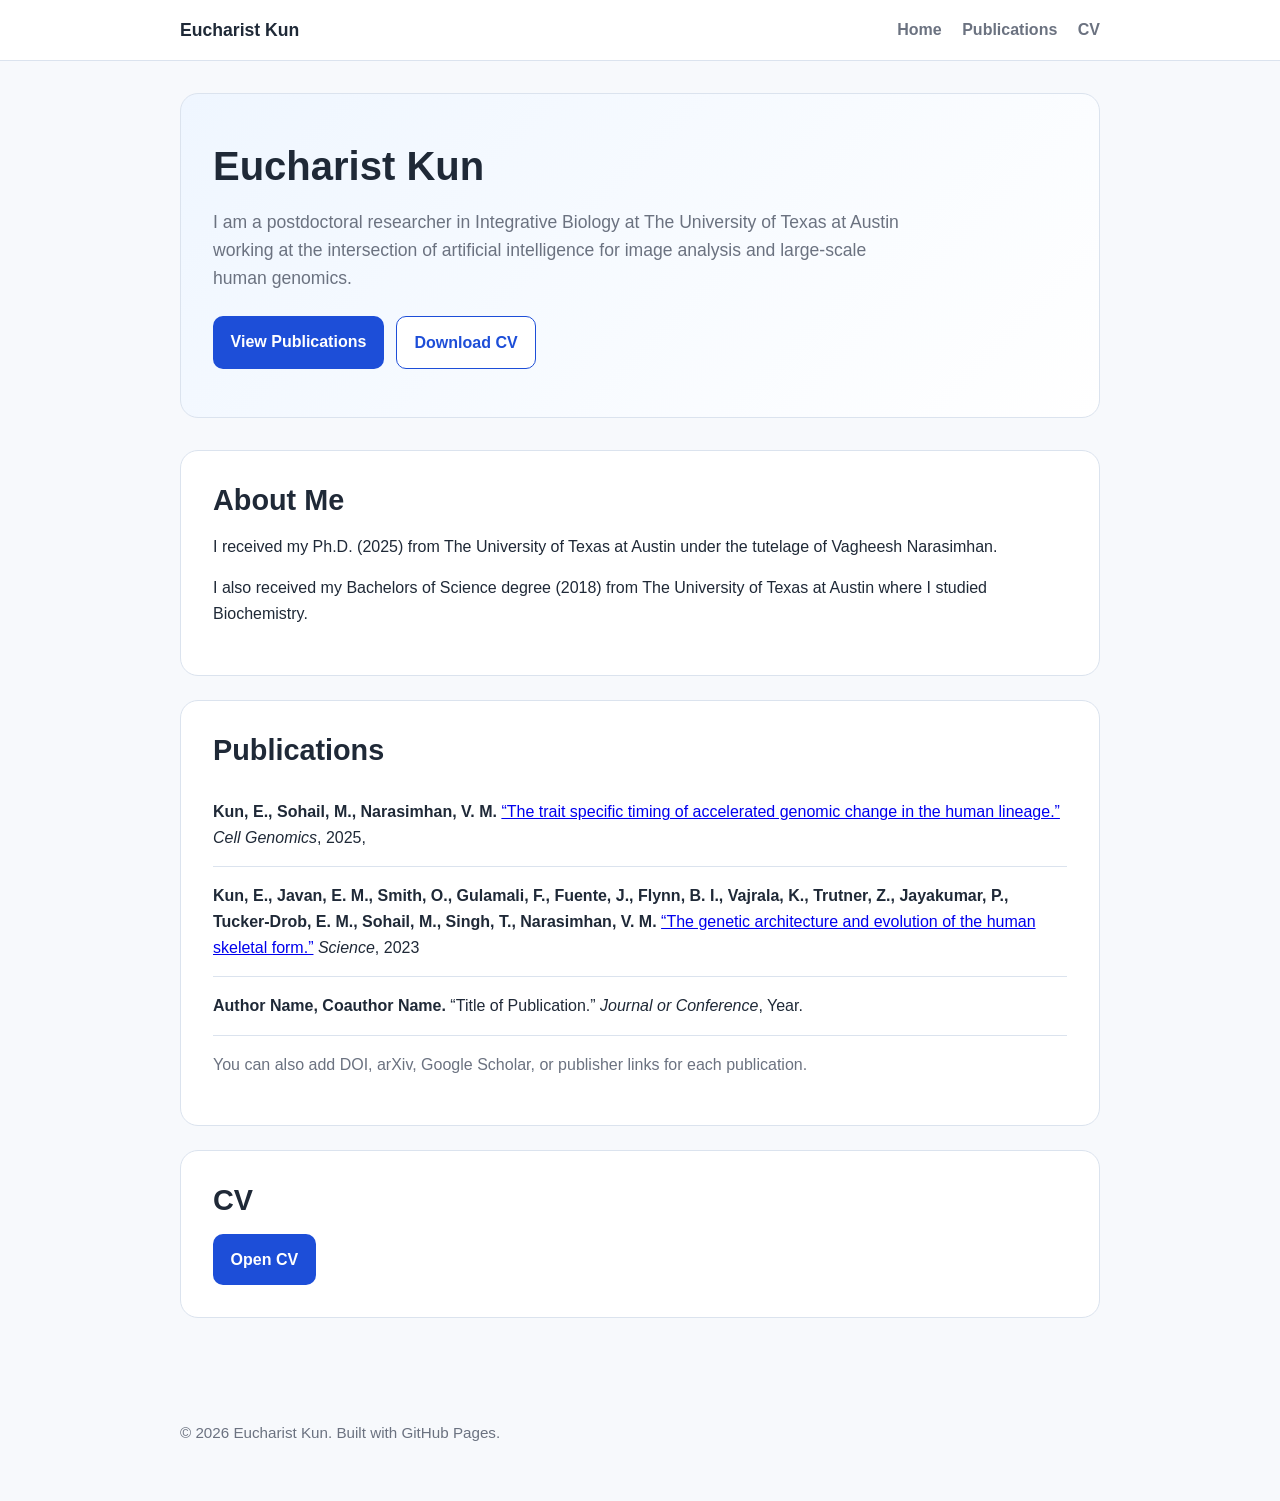
==== index.html @ 36726dcf "Update index.html" ====
<!DOCTYPE html>
<html lang="en">
<head>
  <meta charset="UTF-8" />
  <meta name="viewport" content="width=device-width, initial-scale=1.0" />
  <title>Eucharist Kun | Personal Website</title>
  <style>
    :root {
      --bg: #f7f9fc;
      --surface: #ffffff;
      --text: #1f2937;
      --muted: #6b7280;
      --accent: #1d4ed8;
      --border: #dbe3ee;
      --maxw: 960px;
    }

    * { box-sizing: border-box; }

    html { scroll-behavior: smooth; }

    body {
      margin: 0;
      font-family: Arial, Helvetica, sans-serif;
      background: var(--bg);
      color: var(--text);
      line-height: 1.6;
    }

    header {
      background: var(--surface);
      border-bottom: 1px solid var(--border);
      position: sticky;
      top: 0;
      z-index: 10;
    }

    .nav {
      max-width: var(--maxw);
      margin: 0 auto;
      padding: 1rem 1.25rem;
      display: flex;
      justify-content: space-between;
      align-items: center;
      gap: 1rem;
      flex-wrap: wrap;
    }

    .brand {
      font-size: 1.1rem;
      font-weight: 700;
      color: var(--text);
      text-decoration: none;
    }

    nav a {
      color: var(--muted);
      text-decoration: none;
      margin-left: 1rem;
      font-weight: 600;
    }

    nav a:hover,
    nav a:focus {
      color: var(--accent);
    }

    main {
      max-width: var(--maxw);
      margin: 0 auto;
      padding: 2rem 1.25rem 4rem;
    }

    .hero {
      background: linear-gradient(135deg, #eff6ff 0%, #ffffff 100%);
      border: 1px solid var(--border);
      border-radius: 18px;
      padding: 3rem 2rem;
      margin-bottom: 2rem;
    }

    h1, h2, h3 {
      line-height: 1.2;
      margin-top: 0;
    }

    h1 {
      font-size: 2.5rem;
      margin-bottom: 0.5rem;
    }

    h2 {
      font-size: 1.8rem;
      margin-bottom: 1rem;
    }

    .subtitle {
      color: var(--muted);
      font-size: 1.1rem;
      max-width: 700px;
    }

    .button-row {
      margin-top: 1.5rem;
      display: flex;
      flex-wrap: wrap;
      gap: 0.75rem;
    }

    .button {
      display: inline-block;
      background: var(--accent);
      color: white;
      text-decoration: none;
      padding: 0.8rem 1.1rem;
      border-radius: 10px;
      font-weight: 700;
    }

    .button.secondary {
      background: white;
      color: var(--accent);
      border: 1px solid var(--accent);
    }

    .section {
      background: var(--surface);
      border: 1px solid var(--border);
      border-radius: 18px;
      padding: 2rem;
      margin-bottom: 1.5rem;
    }

    .grid {
      display: grid;
      grid-template-columns: repeat(auto-fit, minmax(240px, 1fr));
      gap: 1rem;
    }

    .card {
      border: 1px solid var(--border);
      border-radius: 14px;
      padding: 1rem;
      background: #fbfdff;
    }

    .muted {
      color: var(--muted);
    }

    ul.clean {
      padding-left: 1.2rem;
      margin-bottom: 0;
    }

    .pub-item {
      padding: 1rem 0;
      border-bottom: 1px solid var(--border);
    }

    .pub-item:last-child {
      border-bottom: none;
      padding-bottom: 0;
    }

    footer {
      max-width: var(--maxw);
      margin: 0 auto;
      padding: 0 1.25rem 2.5rem;
      color: var(--muted);
      font-size: 0.95rem;
    }

    @media (max-width: 640px) {
      h1 { font-size: 2rem; }
      .hero, .section { padding: 1.4rem; }
      nav a { margin-left: 0.75rem; }
    }
  </style>
</head>
<body>
  <header>
    <div class="nav">
      <a class="brand" href="#home">Eucharist Kun</a>
      <nav>
        <a href="#home">Home</a>
        <a href="#publications">Publications</a>
        <a href="cv.pdf" target="_blank" rel="noopener noreferrer">CV</a>
      </nav>
    </div>
  </header>

  <main>
    <section class="hero" id="home">
      <h1>Eucharist Kun</h1>
      <p class="subtitle">
        I am a postdoctoral researcher in Integrative Biology at The University of Texas at Austin
        working at the intersection of artificial intelligence for image analysis and large-scale human genomics.
      </p>
      <div class="button-row">
        <a class="button" href="#publications">View Publications</a>
        <a class="button secondary" href="cv.pdf" target="_blank" rel="noopener noreferrer">Download CV</a>
      </div>
    </section>

    <section class="section">
      <h2>About Me</h2>
      <p>
        I received my Ph.D. (2025) from The University of Texas at Austin under the tutelage of Vagheesh Narasimhan. 
      </p>
      <p>
        I also received my Bachelors of Science degree (2018) from The University of Texas at Austin where I studied Biochemistry.
      </p>
    </section>

    <section class="section" id="publications">
      <h2>Publications</h2>
      <div class="pub-item">
        <strong>Kun, E., Sohail, M., Narasimhan, V. M.</strong> <a href="https://doi.org/10.1016/j.xgen.2024.100740">“The trait specific timing of accelerated genomic change in the human lineage.”</a> <em>Cell Genomics</em>, 2025, 
      </div>
      <div class="pub-item">
        <strong>Kun, E., Javan, E. M., Smith, O., Gulamali, F., Fuente, J., Flynn, B. I., Vajrala, K., Trutner, Z., 
          Jayakumar, P., Tucker-Drob, E. M., Sohail, M., Singh, T., Narasimhan, V. M.</strong> 
        <a href="https://doi.org/10.1126/science.adf8009"> “The genetic architecture and evolution of the human skeletal form.”</a> 
        <em>Science</em>, 2023
      </div>
      <div class="pub-item">
        <strong>Author Name, Coauthor Name.</strong> “Title of Publication.” <em>Journal or Conference</em>, Year.
      </div>
      <p class="muted" style="margin-top: 1rem;">
        You can also add DOI, arXiv, Google Scholar, or publisher links for each publication.
      </p>
    </section>

    <section class="section">
      <h2>CV</h2>
      <a class="button" href="cv.pdf" target="_blank" rel="noopener noreferrer">Open CV</a>
    </section>
  </main>

  <footer>
    <p>© 2026 Eucharist Kun. Built with GitHub Pages.</p>
  </footer>
</body>
</html>
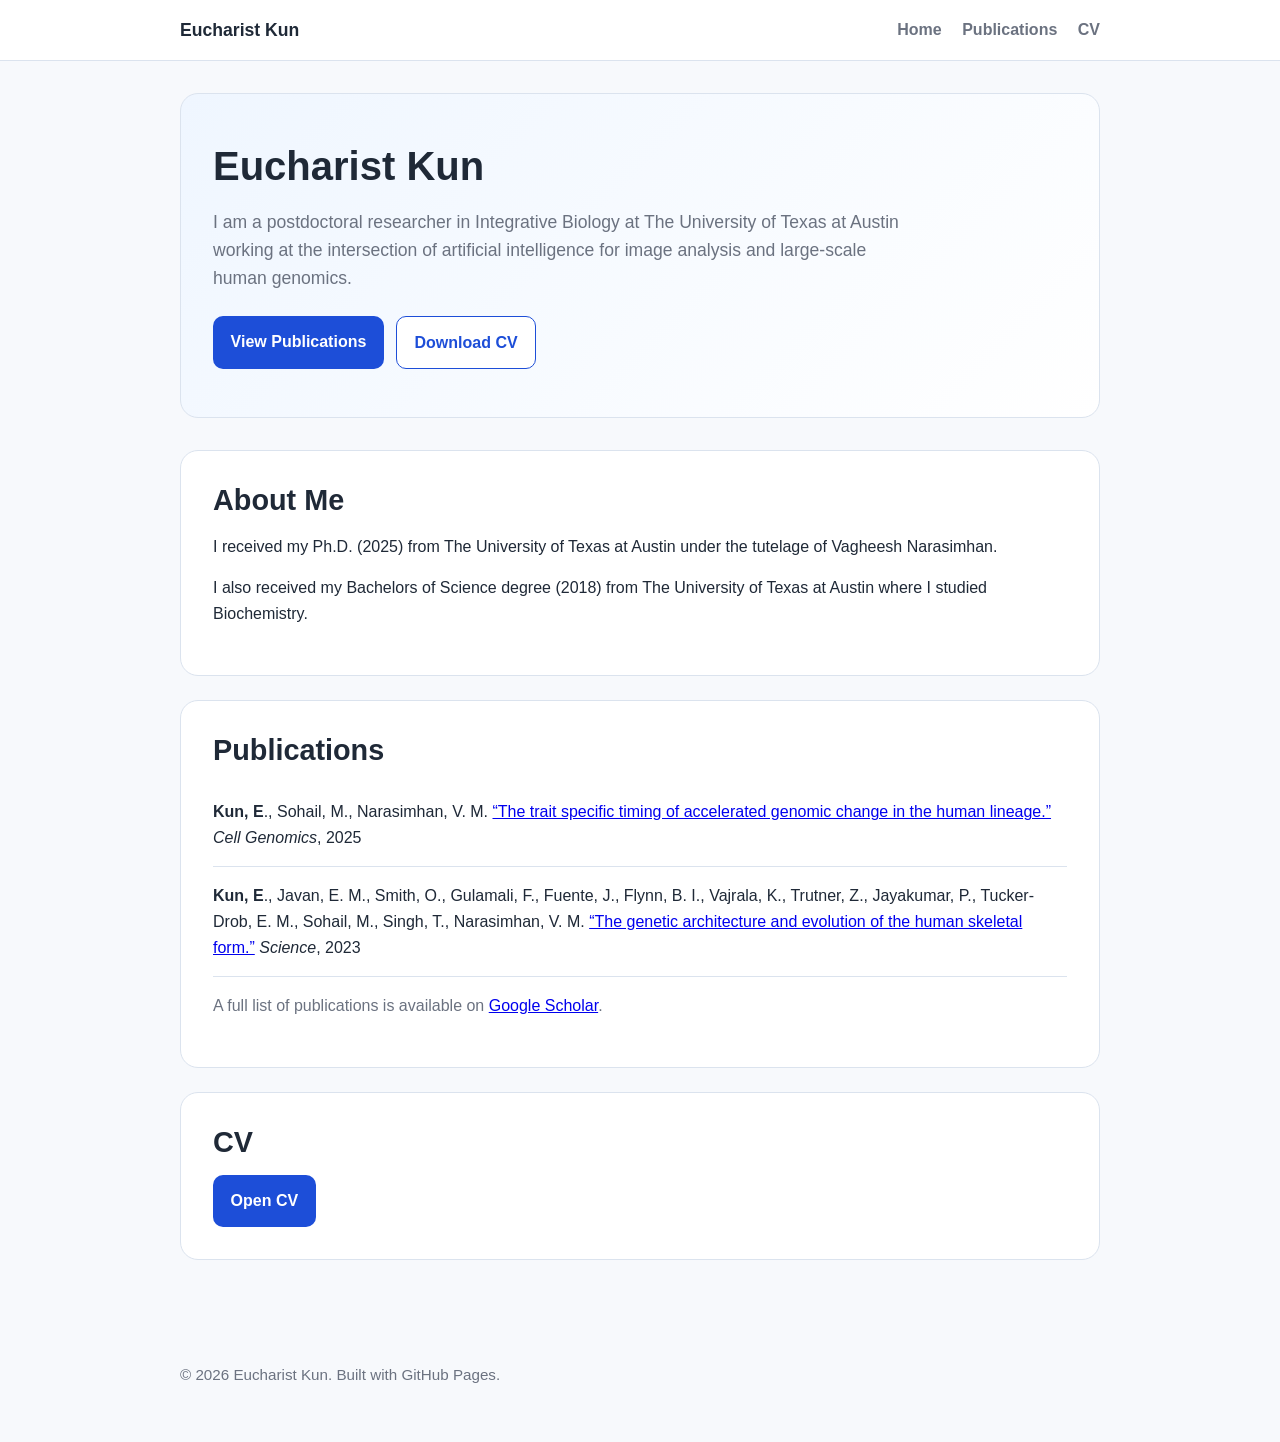
==== commit 3951cd66: "Update index.html Added links to papers and google scholar" ====
--- a/index.html
+++ b/index.html
@@ -216,19 +216,16 @@
     <section class="section" id="publications">
       <h2>Publications</h2>
       <div class="pub-item">
-        <strong>Kun, E., Sohail, M., Narasimhan, V. M.</strong> <a href="https://doi.org/10.1016/j.xgen.2024.100740">“The trait specific timing of accelerated genomic change in the human lineage.”</a> <em>Cell Genomics</em>, 2025, 
+        <strong>Kun, E</strong>., Sohail, M., Narasimhan, V. M. <a href="https://doi.org/10.1016/j.xgen.2024.100740">“The trait specific timing of accelerated genomic change in the human lineage.”</a> <em>Cell Genomics</em>, 2025
       </div>
       <div class="pub-item">
-        <strong>Kun, E., Javan, E. M., Smith, O., Gulamali, F., Fuente, J., Flynn, B. I., Vajrala, K., Trutner, Z., 
-          Jayakumar, P., Tucker-Drob, E. M., Sohail, M., Singh, T., Narasimhan, V. M.</strong> 
+        <strong>Kun, E</strong>., Javan, E. M., Smith, O., Gulamali, F., Fuente, J., Flynn, B. I., Vajrala, K., Trutner, Z., 
+          Jayakumar, P., Tucker-Drob, E. M., Sohail, M., Singh, T., Narasimhan, V. M. 
         <a href="https://doi.org/10.1126/science.adf8009"> “The genetic architecture and evolution of the human skeletal form.”</a> 
         <em>Science</em>, 2023
       </div>
-      <div class="pub-item">
-        <strong>Author Name, Coauthor Name.</strong> “Title of Publication.” <em>Journal or Conference</em>, Year.
-      </div>
       <p class="muted" style="margin-top: 1rem;">
-        You can also add DOI, arXiv, Google Scholar, or publisher links for each publication.
+        A full list of publications is available on <a href="https://scholar.google.com/citations?user=oH1ijNMAAAAJ&hl=en">Google Scholar</a>.
       </p>
     </section>
 
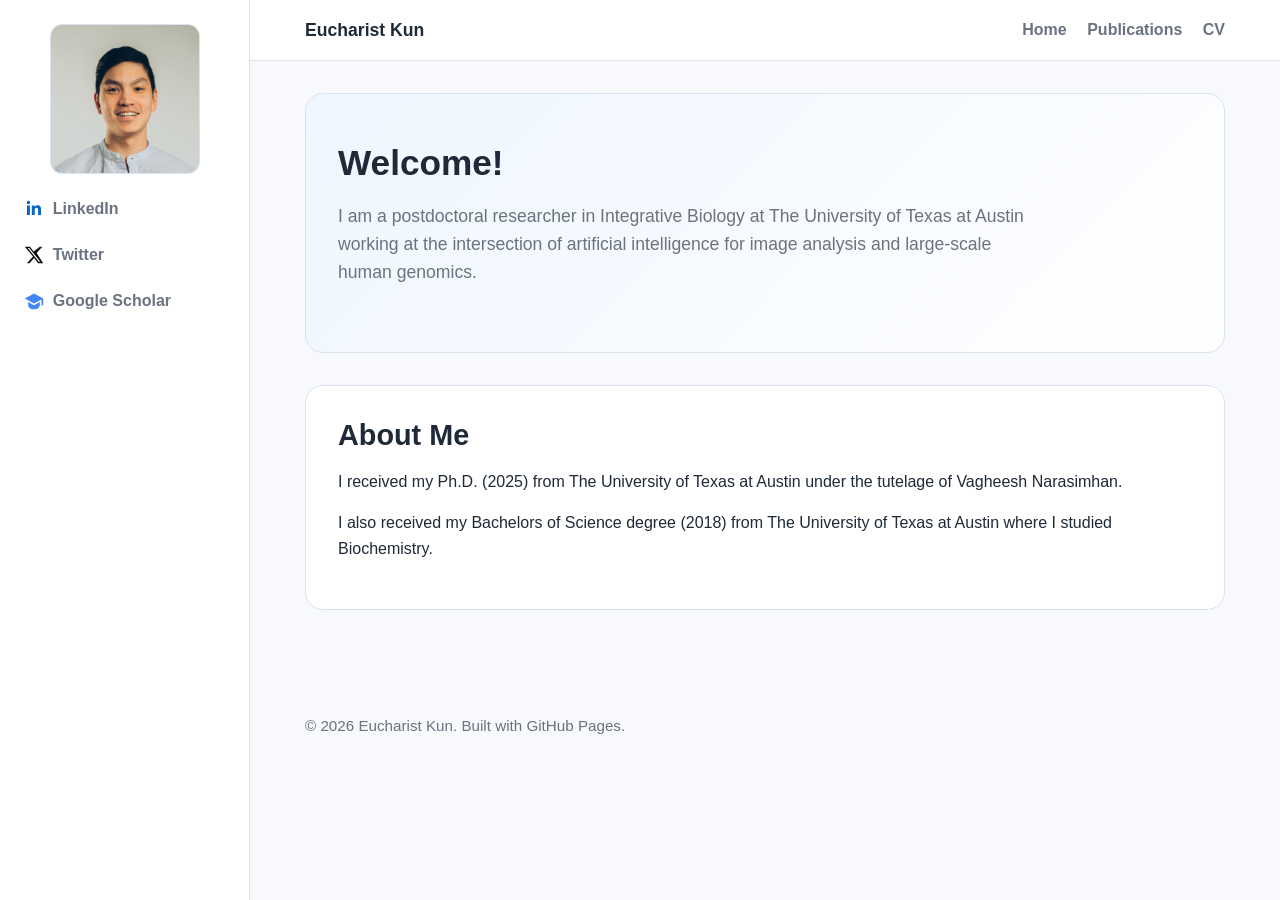
==== commit 262ab9c4: "Add persistent left sidebar with headshot and social links" ====
--- a/index.html
+++ b/index.html
@@ -4,239 +4,62 @@
   <meta charset="UTF-8" />
   <meta name="viewport" content="width=device-width, initial-scale=1.0" />
   <title>Eucharist Kun | Personal Website</title>
-  <style>
-    :root {
-      --bg: #f7f9fc;
-      --surface: #ffffff;
-      --text: #1f2937;
-      --muted: #6b7280;
-      --accent: #1d4ed8;
-      --border: #dbe3ee;
-      --maxw: 960px;
-    }
-
-    * { box-sizing: border-box; }
-
-    html { scroll-behavior: smooth; }
-
-    body {
-      margin: 0;
-      font-family: Arial, Helvetica, sans-serif;
-      background: var(--bg);
-      color: var(--text);
-      line-height: 1.6;
-    }
-
-    header {
-      background: var(--surface);
-      border-bottom: 1px solid var(--border);
-      position: sticky;
-      top: 0;
-      z-index: 10;
-    }
-
-    .nav {
-      max-width: var(--maxw);
-      margin: 0 auto;
-      padding: 1rem 1.25rem;
-      display: flex;
-      justify-content: space-between;
-      align-items: center;
-      gap: 1rem;
-      flex-wrap: wrap;
-    }
-
-    .brand {
-      font-size: 1.1rem;
-      font-weight: 700;
-      color: var(--text);
-      text-decoration: none;
-    }
-
-    nav a {
-      color: var(--muted);
-      text-decoration: none;
-      margin-left: 1rem;
-      font-weight: 600;
-    }
-
-    nav a:hover,
-    nav a:focus {
-      color: var(--accent);
-    }
-
-    main {
-      max-width: var(--maxw);
-      margin: 0 auto;
-      padding: 2rem 1.25rem 4rem;
-    }
-
-    .hero {
-      background: linear-gradient(135deg, #eff6ff 0%, #ffffff 100%);
-      border: 1px solid var(--border);
-      border-radius: 18px;
-      padding: 3rem 2rem;
-      margin-bottom: 2rem;
-    }
-
-    h1, h2, h3 {
-      line-height: 1.2;
-      margin-top: 0;
-    }
-
-    h1 {
-      font-size: 2.5rem;
-      margin-bottom: 0.5rem;
-    }
-
-    h2 {
-      font-size: 1.8rem;
-      margin-bottom: 1rem;
-    }
-
-    .subtitle {
-      color: var(--muted);
-      font-size: 1.1rem;
-      max-width: 700px;
-    }
-
-    .button-row {
-      margin-top: 1.5rem;
-      display: flex;
-      flex-wrap: wrap;
-      gap: 0.75rem;
-    }
-
-    .button {
-      display: inline-block;
-      background: var(--accent);
-      color: white;
-      text-decoration: none;
-      padding: 0.8rem 1.1rem;
-      border-radius: 10px;
-      font-weight: 700;
-    }
-
-    .button.secondary {
-      background: white;
-      color: var(--accent);
-      border: 1px solid var(--accent);
-    }
-
-    .section {
-      background: var(--surface);
-      border: 1px solid var(--border);
-      border-radius: 18px;
-      padding: 2rem;
-      margin-bottom: 1.5rem;
-    }
-
-    .grid {
-      display: grid;
-      grid-template-columns: repeat(auto-fit, minmax(240px, 1fr));
-      gap: 1rem;
-    }
-
-    .card {
-      border: 1px solid var(--border);
-      border-radius: 14px;
-      padding: 1rem;
-      background: #fbfdff;
-    }
-
-    .muted {
-      color: var(--muted);
-    }
-
-    ul.clean {
-      padding-left: 1.2rem;
-      margin-bottom: 0;
-    }
-
-    .pub-item {
-      padding: 1rem 0;
-      border-bottom: 1px solid var(--border);
-    }
-
-    .pub-item:last-child {
-      border-bottom: none;
-      padding-bottom: 0;
-    }
-
-    footer {
-      max-width: var(--maxw);
-      margin: 0 auto;
-      padding: 0 1.25rem 2.5rem;
-      color: var(--muted);
-      font-size: 0.95rem;
-    }
-
-    @media (max-width: 640px) {
-      h1 { font-size: 2rem; }
-      .hero, .section { padding: 1.4rem; }
-      nav a { margin-left: 0.75rem; }
-    }
-  </style>
+  <link rel="stylesheet" href="styles.css" />
 </head>
 <body>
-  <header>
-    <div class="nav">
-      <a class="brand" href="#home">Eucharist Kun</a>
-      <nav>
-        <a href="#home">Home</a>
-        <a href="#publications">Publications</a>
-        <a href="cv.pdf" target="_blank" rel="noopener noreferrer">CV</a>
-      </nav>
+  <aside class="site-sidebar">
+    <img class="headshot" src="EucharistKun_headshot.jpeg" alt="Headshot of Eucharist Kun" />
+    <div class="social-links">
+      <a class="social-link" href="https://www.linkedin.com/in/eucharist-kun-36a1a2130/" target="_blank" rel="noopener noreferrer">
+        <svg class="social-icon" viewBox="0 0 24 24" aria-hidden="true"><path fill="#0A66C2" d="M20.45 20.45h-3.56v-5.58c0-1.33-.03-3.03-1.84-3.03-1.84 0-2.13 1.44-2.13 2.93v5.68H9.36V9h3.41v1.56h.05c.47-.9 1.64-1.84 3.37-1.84 3.6 0 4.26 2.37 4.26 5.45v6.28zM5.34 7.43a2.07 2.07 0 1 1 0-4.14 2.07 2.07 0 0 1 0 4.14zM7.12 20.45H3.55V9h3.57v11.45z"/></svg>
+        LinkedIn
+      </a>
+      <a class="social-link" href="https://x.com/EucharistKun" target="_blank" rel="noopener noreferrer">
+        <svg class="social-icon" viewBox="0 0 24 24" aria-hidden="true"><path fill="#111" d="M18.9 2H22l-6.77 7.74L23 22h-6.1l-4.78-6.26L6.64 22H3.53l7.24-8.28L1 2h6.25l4.32 5.7L18.9 2zm-1.07 18.2h1.69L6.33 3.7H4.52L17.83 20.2z"/></svg>
+        Twitter
+      </a>
+      <a class="social-link" href="https://scholar.google.com/citations?user=oH1ijNMAAAAJ&hl=en" target="_blank" rel="noopener noreferrer">
+        <svg class="social-icon" viewBox="0 0 24 24" aria-hidden="true"><path fill="#4285F4" d="M12 3 1 9l11 6 9-4.91V17h2V9L12 3zm0 14L5 13.3V17c0 2.76 3.13 5 7 5s7-2.24 7-5v-3.7L12 17z"/></svg>
+        Google Scholar
+      </a>
     </div>
-  </header>
+  </aside>
 
-  <main>
-    <section class="hero" id="home">
-      <h1>Eucharist Kun</h1>
-      <p class="subtitle">
-        I am a postdoctoral researcher in Integrative Biology at The University of Texas at Austin
-        working at the intersection of artificial intelligence for image analysis and large-scale human genomics.
-      </p>
-      <div class="button-row">
-        <a class="button" href="#publications">View Publications</a>
-        <a class="button secondary" href="cv.pdf" target="_blank" rel="noopener noreferrer">Download CV</a>
+  <div class="page-shell">
+    <header>
+      <div class="nav">
+        <a class="brand" href="index.html">Eucharist Kun</a>
+        <nav>
+          <a href="index.html">Home</a>
+          <a href="publications.html">Publications</a>
+          <a href="cv.pdf" target="_blank" rel="noopener noreferrer">CV</a>
+        </nav>
       </div>
-    </section>
+    </header>
 
-    <section class="section">
-      <h2>About Me</h2>
-      <p>
-        I received my Ph.D. (2025) from The University of Texas at Austin under the tutelage of Vagheesh Narasimhan. 
-      </p>
-      <p>
-        I also received my Bachelors of Science degree (2018) from The University of Texas at Austin where I studied Biochemistry.
-      </p>
-    </section>
+    <main>
+      <section class="hero" id="home">
+        <h1>Welcome!</h1>
+        <p class="subtitle">
+          I am a postdoctoral researcher in Integrative Biology at The University of Texas at Austin
+          working at the intersection of artificial intelligence for image analysis and large-scale human genomics.
+        </p>
+      </section>
 
-    <section class="section" id="publications">
-      <h2>Publications</h2>
-      <div class="pub-item">
-        <strong>Kun, E</strong>., Sohail, M., Narasimhan, V. M. <a href="https://doi.org/10.1016/j.xgen.2024.100740">“The trait specific timing of accelerated genomic change in the human lineage.”</a> <em>Cell Genomics</em>, 2025
-      </div>
-      <div class="pub-item">
-        <strong>Kun, E</strong>., Javan, E. M., Smith, O., Gulamali, F., Fuente, J., Flynn, B. I., Vajrala, K., Trutner, Z., 
-          Jayakumar, P., Tucker-Drob, E. M., Sohail, M., Singh, T., Narasimhan, V. M. 
-        <a href="https://doi.org/10.1126/science.adf8009"> “The genetic architecture and evolution of the human skeletal form.”</a> 
-        <em>Science</em>, 2023
-      </div>
-      <p class="muted" style="margin-top: 1rem;">
-        A full list of publications is available on <a href="https://scholar.google.com/citations?user=oH1ijNMAAAAJ&hl=en">Google Scholar</a>.
-      </p>
-    </section>
+      <section class="section">
+        <h2>About Me</h2>
+        <p>
+          I received my Ph.D. (2025) from The University of Texas at Austin under the tutelage of Vagheesh Narasimhan.
+        </p>
+        <p>
+          I also received my Bachelors of Science degree (2018) from The University of Texas at Austin where I studied Biochemistry.
+        </p>
+      </section>
+    </main>
 
-    <section class="section">
-      <h2>CV</h2>
-      <a class="button" href="cv.pdf" target="_blank" rel="noopener noreferrer">Open CV</a>
-    </section>
-  </main>
-
-  <footer>
-    <p>© 2026 Eucharist Kun. Built with GitHub Pages.</p>
-  </footer>
+    <footer>
+      <p>© 2026 Eucharist Kun. Built with GitHub Pages.</p>
+    </footer>
+  </div>
 </body>
 </html>
--- a/styles.css
+++ b/styles.css
@@ -0,0 +1,209 @@
+:root {
+  --bg: #f7f9fc;
+  --surface: #ffffff;
+  --text: #1f2937;
+  --muted: #6b7280;
+  --accent: #1d4ed8;
+  --border: #dbe3ee;
+  --maxw: 960px;
+  --sidebar-w: 250px;
+}
+
+* { box-sizing: border-box; }
+
+html { scroll-behavior: smooth; }
+
+body {
+  margin: 0;
+  font-family: Arial, Helvetica, sans-serif;
+  background: var(--bg);
+  color: var(--text);
+  line-height: 1.6;
+}
+
+.site-sidebar {
+  position: fixed;
+  top: 0;
+  left: 0;
+  width: var(--sidebar-w);
+  height: 100vh;
+  background: var(--surface);
+  border-right: 1px solid var(--border);
+  padding: 1.5rem 1rem;
+  display: flex;
+  flex-direction: column;
+  align-items: center;
+  gap: 1rem;
+}
+
+.headshot {
+  width: 150px;
+  height: 150px;
+  border-radius: 12px;
+  object-fit: cover;
+  border: 1px solid var(--border);
+}
+
+.social-links {
+  width: 100%;
+  display: flex;
+  flex-direction: column;
+  gap: 0.6rem;
+}
+
+.social-link {
+  color: var(--muted);
+  text-decoration: none;
+  font-weight: 600;
+  display: flex;
+  align-items: center;
+  gap: 0.55rem;
+  padding: 0.35rem 0.5rem;
+  border-radius: 8px;
+}
+
+.social-link:hover,
+.social-link:focus {
+  background: #eef3ff;
+  color: var(--accent);
+}
+
+.social-icon {
+  width: 20px;
+  height: 20px;
+  flex: 0 0 20px;
+  display: inline-block;
+}
+
+.page-shell {
+  margin-left: var(--sidebar-w);
+  min-height: 100vh;
+}
+
+header {
+  background: var(--surface);
+  border-bottom: 1px solid var(--border);
+  position: sticky;
+  top: 0;
+  z-index: 10;
+}
+
+.nav {
+  max-width: var(--maxw);
+  margin: 0 auto;
+  padding: 1rem 1.25rem;
+  display: flex;
+  justify-content: space-between;
+  align-items: center;
+  gap: 1rem;
+  flex-wrap: wrap;
+}
+
+.brand {
+  font-size: 1.1rem;
+  font-weight: 700;
+  color: var(--text);
+  text-decoration: none;
+}
+
+nav a {
+  color: var(--muted);
+  text-decoration: none;
+  margin-left: 1rem;
+  font-weight: 600;
+}
+
+nav a:hover,
+nav a:focus {
+  color: var(--accent);
+}
+
+main {
+  max-width: var(--maxw);
+  margin: 0 auto;
+  padding: 2rem 1.25rem 4rem;
+}
+
+.hero {
+  background: linear-gradient(135deg, #eff6ff 0%, #ffffff 100%);
+  border: 1px solid var(--border);
+  border-radius: 18px;
+  padding: 3rem 2rem;
+  margin-bottom: 2rem;
+}
+
+.section {
+  background: var(--surface);
+  border: 1px solid var(--border);
+  border-radius: 18px;
+  padding: 2rem;
+  margin-bottom: 1.5rem;
+}
+
+h1, h2, h3 {
+  line-height: 1.2;
+  margin-top: 0;
+}
+
+h1 {
+  font-size: 2.2rem;
+  margin-bottom: 0.5rem;
+}
+
+h2 {
+  font-size: 1.8rem;
+  margin-bottom: 1rem;
+}
+
+.subtitle {
+  color: var(--muted);
+  font-size: 1.1rem;
+  max-width: 700px;
+}
+
+.pub-item {
+  padding: 1rem 0;
+  border-bottom: 1px solid var(--border);
+}
+
+.pub-item:last-child {
+  border-bottom: none;
+  padding-bottom: 0;
+}
+
+.muted {
+  color: var(--muted);
+}
+
+footer {
+  max-width: var(--maxw);
+  margin: 0 auto;
+  padding: 0 1.25rem 2.5rem;
+  color: var(--muted);
+  font-size: 0.95rem;
+}
+
+@media (max-width: 900px) {
+  .site-sidebar {
+    position: static;
+    width: 100%;
+    height: auto;
+    border-right: none;
+    border-bottom: 1px solid var(--border);
+    padding: 1rem;
+  }
+
+  .social-links {
+    flex-direction: row;
+    justify-content: center;
+    flex-wrap: wrap;
+  }
+
+  .page-shell { margin-left: 0; }
+}
+
+@media (max-width: 640px) {
+  h1 { font-size: 1.9rem; }
+  .hero, .section { padding: 1.4rem; }
+  nav a { margin-left: 0.75rem; }
+}
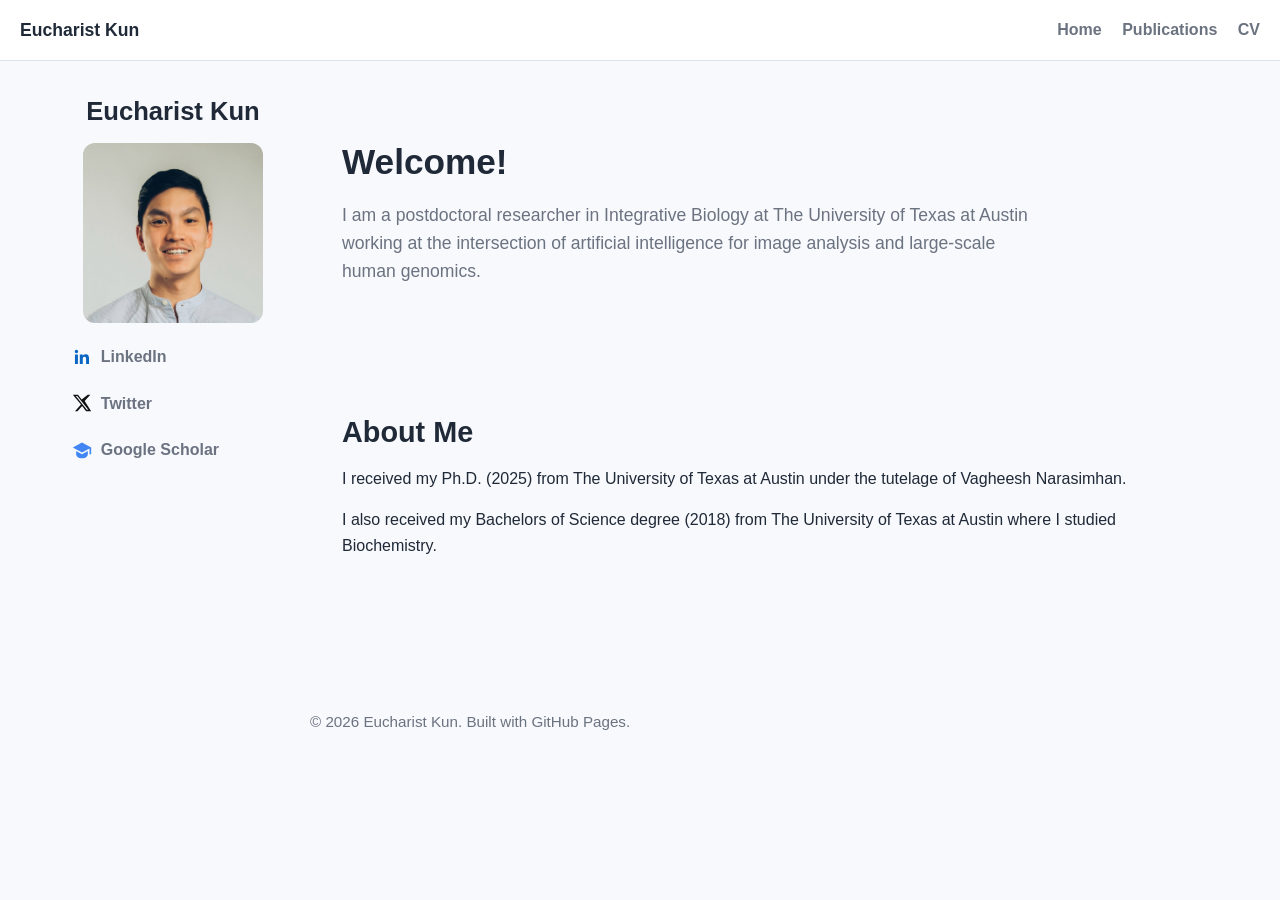
==== commit 84f9e164: "Adjust sidebar/header layout and widen content areas" ====
--- a/index.html
+++ b/index.html
@@ -8,6 +8,7 @@
 </head>
 <body>
   <aside class="site-sidebar">
+    <a class="sidebar-name" href="index.html">Eucharist Kun</a>
     <img class="headshot" src="EucharistKun_headshot.jpeg" alt="Headshot of Eucharist Kun" />
     <div class="social-links">
       <a class="social-link" href="https://www.linkedin.com/in/eucharist-kun-36a1a2130/" target="_blank" rel="noopener noreferrer">
--- a/styles.css
+++ b/styles.css
@@ -5,8 +5,10 @@
   --muted: #6b7280;
   --accent: #1d4ed8;
   --border: #dbe3ee;
-  --maxw: 960px;
+  --maxw: 1080px;
   --sidebar-w: 250px;
+  --sidebar-offset: 3rem;
+  --header-h: 72px;
 }
 
 * { box-sizing: border-box; }
@@ -23,25 +25,33 @@
 
 .site-sidebar {
   position: fixed;
-  top: 0;
-  left: 0;
+  top: var(--header-h);
+  left: var(--sidebar-offset);
   width: var(--sidebar-w);
-  height: 100vh;
-  background: var(--surface);
-  border-right: 1px solid var(--border);
+  height: calc(100vh - var(--header-h));
+  background: var(--bg);
   padding: 1.5rem 1rem;
   display: flex;
   flex-direction: column;
   align-items: center;
   gap: 1rem;
+  z-index: 4;
+}
+
+.sidebar-name {
+  color: var(--text);
+  text-decoration: none;
+  font-size: 1.6rem;
+  font-weight: 700;
+  line-height: 1.2;
+  text-align: center;
 }
 
 .headshot {
-  width: 150px;
-  height: 150px;
+  width: 180px;
+  height: 180px;
   border-radius: 12px;
   object-fit: cover;
-  border: 1px solid var(--border);
 }
 
 .social-links {
@@ -64,7 +74,6 @@
 
 .social-link:hover,
 .social-link:focus {
-  background: #eef3ff;
   color: var(--accent);
 }
 
@@ -75,10 +84,7 @@
   display: inline-block;
 }
 
-.page-shell {
-  margin-left: var(--sidebar-w);
-  min-height: 100vh;
-}
+.page-shell { min-height: 100vh; }
 
 header {
   background: var(--surface);
@@ -86,11 +92,12 @@
   position: sticky;
   top: 0;
   z-index: 10;
+  width: 100%;
 }
 
 .nav {
-  max-width: var(--maxw);
-  margin: 0 auto;
+  max-width: none;
+  margin: 0;
   padding: 1rem 1.25rem;
   display: flex;
   justify-content: space-between;
@@ -120,22 +127,17 @@
 
 main {
   max-width: var(--maxw);
-  margin: 0 auto;
+  margin-left: calc(var(--sidebar-w) + var(--sidebar-offset) - 0.5rem);
+  margin-right: 1.5rem;
   padding: 2rem 1.25rem 4rem;
 }
 
 .hero {
-  background: linear-gradient(135deg, #eff6ff 0%, #ffffff 100%);
-  border: 1px solid var(--border);
-  border-radius: 18px;
   padding: 3rem 2rem;
   margin-bottom: 2rem;
 }
 
 .section {
-  background: var(--surface);
-  border: 1px solid var(--border);
-  border-radius: 18px;
   padding: 2rem;
   margin-bottom: 1.5rem;
 }
@@ -177,7 +179,8 @@
 
 footer {
   max-width: var(--maxw);
-  margin: 0 auto;
+  margin-left: calc(var(--sidebar-w) + var(--sidebar-offset) - 0.5rem);
+  margin-right: 1.5rem;
   padding: 0 1.25rem 2.5rem;
   color: var(--muted);
   font-size: 0.95rem;
@@ -188,8 +191,8 @@
     position: static;
     width: 100%;
     height: auto;
-    border-right: none;
-    border-bottom: 1px solid var(--border);
+    left: 0;
+    top: 0;
     padding: 1rem;
   }
 
@@ -199,7 +202,11 @@
     flex-wrap: wrap;
   }
 
-  .page-shell { margin-left: 0; }
+  main,
+  footer {
+    margin-left: auto;
+    margin-right: auto;
+  }
 }
 
 @media (max-width: 640px) {
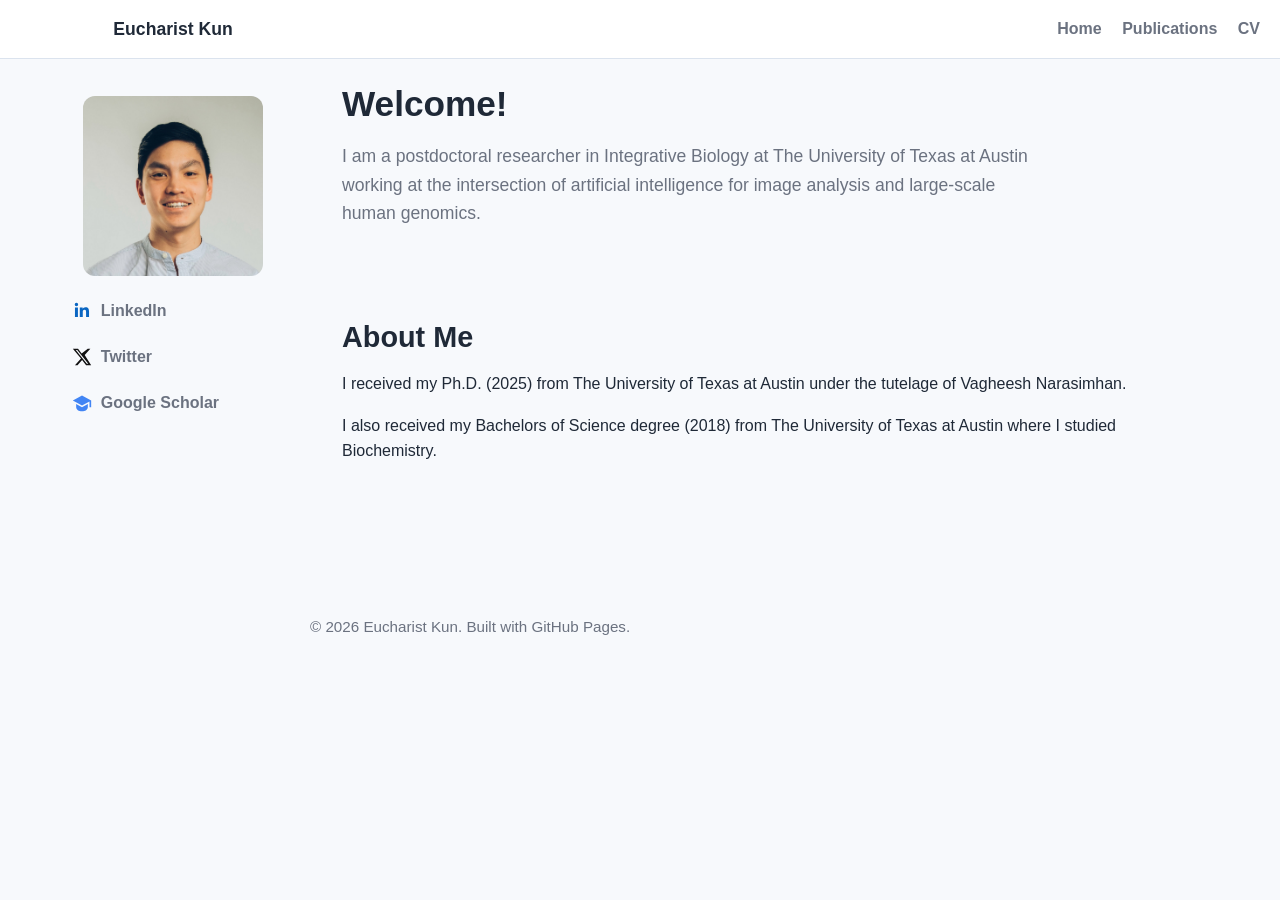
==== commit 091cdfd3: "Adjust sidebar/header alignment and tighten section spacing" ====
--- a/index.html
+++ b/index.html
@@ -8,7 +8,6 @@
 </head>
 <body>
   <aside class="site-sidebar">
-    <a class="sidebar-name" href="index.html">Eucharist Kun</a>
     <img class="headshot" src="EucharistKun_headshot.jpeg" alt="Headshot of Eucharist Kun" />
     <div class="social-links">
       <a class="social-link" href="https://www.linkedin.com/in/eucharist-kun-36a1a2130/" target="_blank" rel="noopener noreferrer">
--- a/styles.css
+++ b/styles.css
@@ -38,15 +38,6 @@
   z-index: 4;
 }
 
-.sidebar-name {
-  color: var(--text);
-  text-decoration: none;
-  font-size: 1.6rem;
-  font-weight: 700;
-  line-height: 1.2;
-  text-align: center;
-}
-
 .headshot {
   width: 180px;
   height: 180px;
@@ -100,10 +91,11 @@
   margin: 0;
   padding: 1rem 1.25rem;
   display: flex;
-  justify-content: space-between;
+  justify-content: flex-end;
   align-items: center;
   gap: 1rem;
   flex-wrap: wrap;
+  position: relative;
 }
 
 .brand {
@@ -111,6 +103,9 @@
   font-weight: 700;
   color: var(--text);
   text-decoration: none;
+  position: absolute;
+  left: calc(var(--sidebar-offset) + (var(--sidebar-w) / 2));
+  transform: translateX(-50%);
 }
 
 nav a {
@@ -129,17 +124,21 @@
   max-width: var(--maxw);
   margin-left: calc(var(--sidebar-w) + var(--sidebar-offset) - 0.5rem);
   margin-right: 1.5rem;
-  padding: 2rem 1.25rem 4rem;
+  padding: 1.5rem 1.25rem 4rem;
 }
 
 .hero {
-  padding: 3rem 2rem;
-  margin-bottom: 2rem;
+  padding: 0 2rem 2rem;
+  margin-bottom: 0.75rem;
 }
 
 .section {
   padding: 2rem;
   margin-bottom: 1.5rem;
+}
+
+.publications-hero {
+  margin-bottom: 0;
 }
 
 h1, h2, h3 {
@@ -196,6 +195,15 @@
     padding: 1rem;
   }
 
+  .nav {
+    justify-content: center;
+  }
+
+  .brand {
+    position: static;
+    transform: none;
+  }
+
   .social-links {
     flex-direction: row;
     justify-content: center;
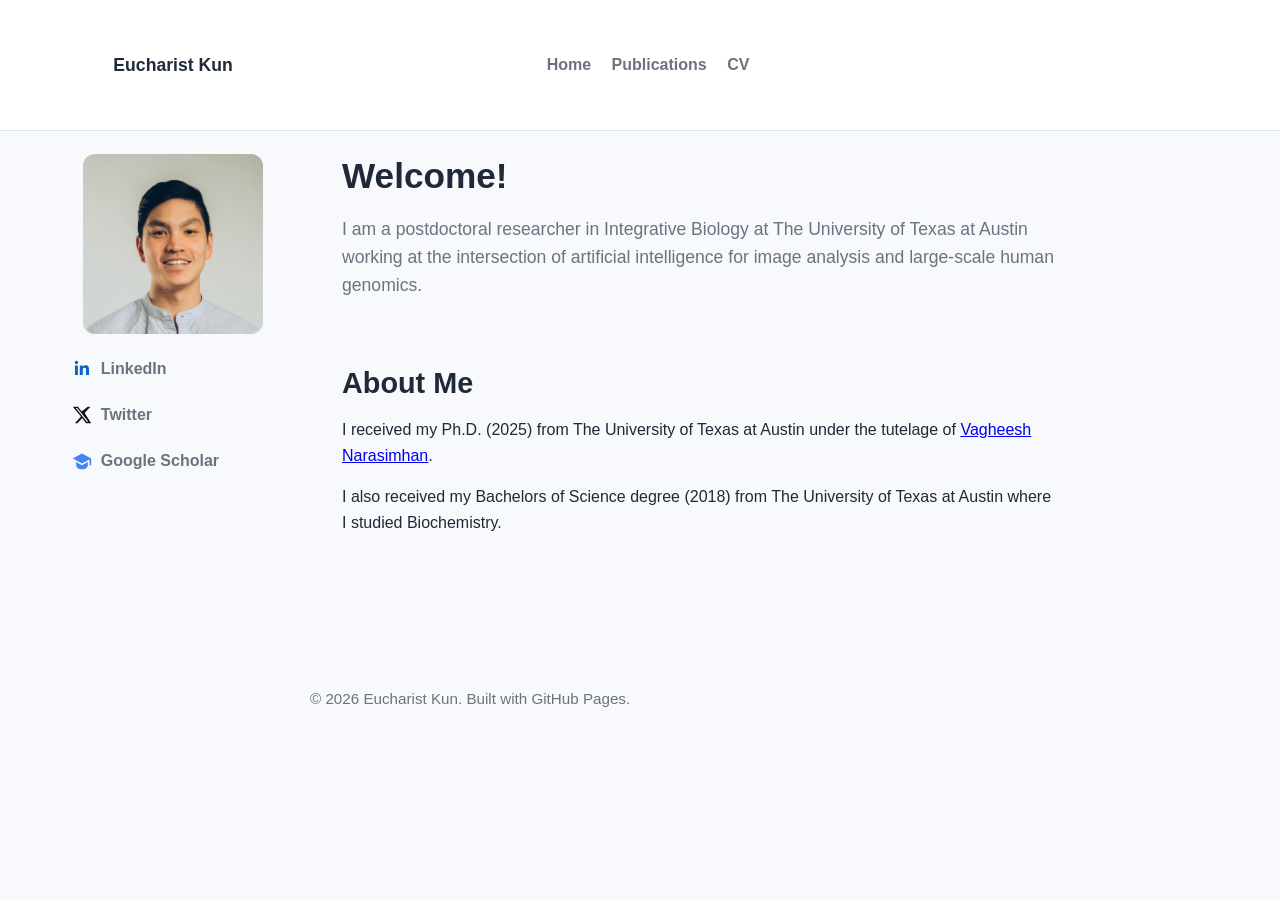
==== commit a50d3b6a: "Adjust header sizing and align homepage content blocks" ====
--- a/index.html
+++ b/index.html
@@ -49,7 +49,7 @@
       <section class="section">
         <h2>About Me</h2>
         <p>
-          I received my Ph.D. (2025) from The University of Texas at Austin under the tutelage of Vagheesh Narasimhan.
+          I received my Ph.D. (2025) from The University of Texas at Austin under the tutelage of <a href="https://vagheesh.github.io/" target="_blank" rel="noopener noreferrer">Vagheesh Narasimhan</a>.
         </p>
         <p>
           I also received my Bachelors of Science degree (2018) from The University of Texas at Austin where I studied Biochemistry.
--- a/styles.css
+++ b/styles.css
@@ -8,7 +8,7 @@
   --maxw: 1080px;
   --sidebar-w: 250px;
   --sidebar-offset: 3rem;
-  --header-h: 72px;
+  --header-h: 130px;
 }
 
 * { box-sizing: border-box; }
@@ -89,9 +89,10 @@
 .nav {
   max-width: none;
   margin: 0;
-  padding: 1rem 1.25rem;
-  display: flex;
-  justify-content: flex-end;
+  min-height: var(--header-h);
+  padding: 1.25rem;
+  display: flex;
+  justify-content: center;
   align-items: center;
   gap: 1rem;
   flex-wrap: wrap;
@@ -128,11 +129,13 @@
 }
 
 .hero {
-  padding: 0 2rem 2rem;
-  margin-bottom: 0.75rem;
+  max-width: 780px;
+  padding: 0 2rem 1rem;
+  margin-bottom: 0.1rem;
 }
 
 .section {
+  max-width: 780px;
   padding: 2rem;
   margin-bottom: 1.5rem;
 }
@@ -159,7 +162,7 @@
 .subtitle {
   color: var(--muted);
   font-size: 1.1rem;
-  max-width: 700px;
+  max-width: none;
 }
 
 .pub-item {
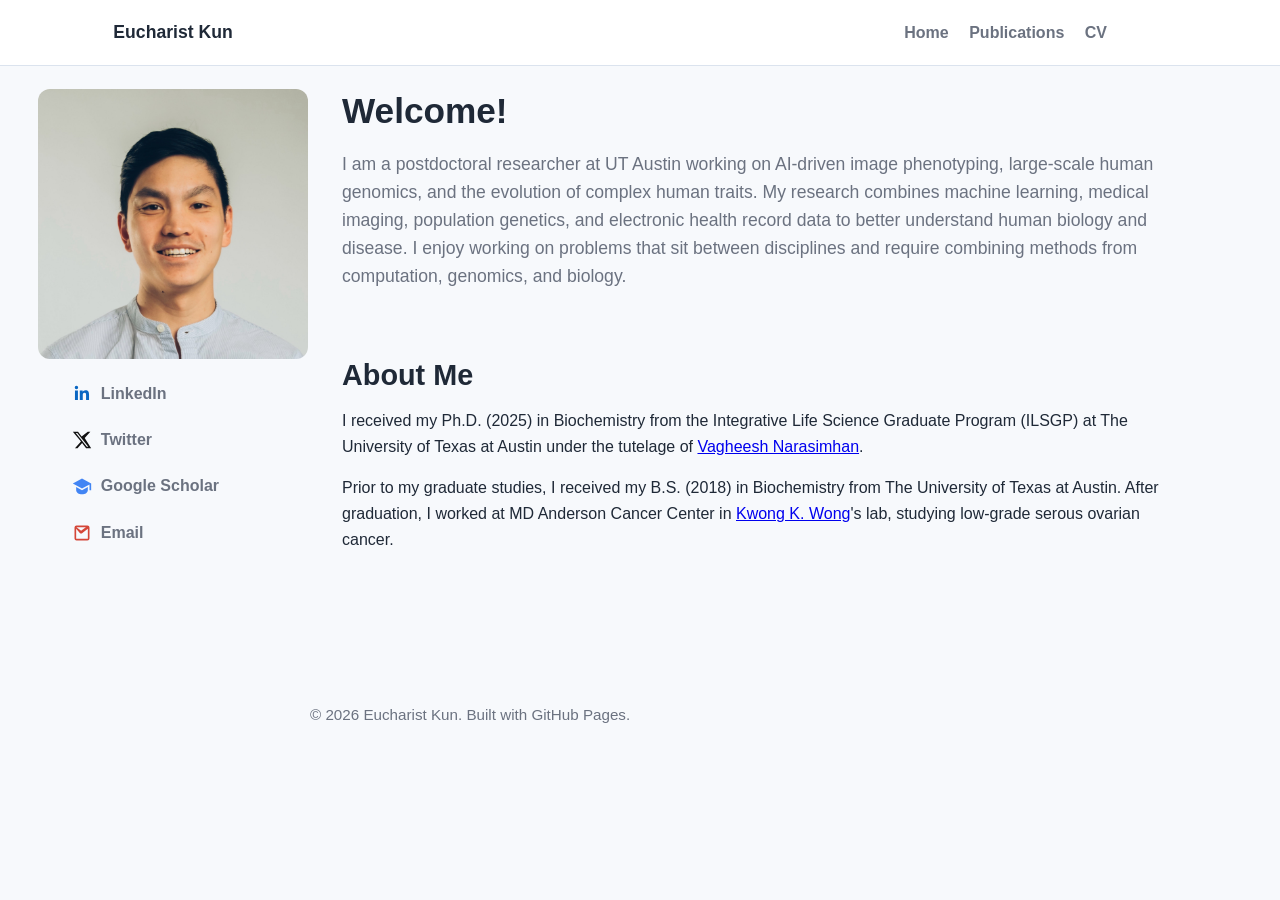
==== commit 632b6437: "Update homepage bio text, email link, and larger headshot" ====
--- a/index.html
+++ b/index.html
@@ -22,6 +22,10 @@
         <svg class="social-icon" viewBox="0 0 24 24" aria-hidden="true"><path fill="#4285F4" d="M12 3 1 9l11 6 9-4.91V17h2V9L12 3zm0 14L5 13.3V17c0 2.76 3.13 5 7 5s7-2.24 7-5v-3.7L12 17z"/></svg>
         Google Scholar
       </a>
+      <a class="social-link" href="mailto:eucharistkun@utexas.edu">
+        <svg class="social-icon" viewBox="0 0 24 24" aria-hidden="true"><path fill="#D44638" d="M3 5.5A2.5 2.5 0 0 1 5.5 3h13A2.5 2.5 0 0 1 21 5.5v13a2.5 2.5 0 0 1-2.5 2.5h-13A2.5 2.5 0 0 1 3 18.5v-13zm2 1.37V18.5c0 .28.22.5.5.5h13a.5.5 0 0 0 .5-.5V6.87l-6.54 5.12a2.5 2.5 0 0 1-3.08 0L5 6.87zm13.67-1.87H5.33l5.28 4.14a.5.5 0 0 0 .62 0L16.67 5z"/></svg>
+        Email
+      </a>
     </div>
   </aside>
 
@@ -41,18 +45,17 @@
       <section class="hero" id="home">
         <h1>Welcome!</h1>
         <p class="subtitle">
-          I am a postdoctoral researcher in Integrative Biology at The University of Texas at Austin
-          working at the intersection of artificial intelligence for image analysis and large-scale human genomics.
+          I am a postdoctoral researcher at UT Austin working on AI-driven image phenotyping, large-scale human genomics, and the evolution of complex human traits. My research combines machine learning, medical imaging, population genetics, and electronic health record data to better understand human biology and disease. I enjoy working on problems that sit between disciplines and require combining methods from computation, genomics, and biology.
         </p>
       </section>
 
       <section class="section">
         <h2>About Me</h2>
         <p>
-          I received my Ph.D. (2025) from The University of Texas at Austin under the tutelage of <a href="https://vagheesh.github.io/" target="_blank" rel="noopener noreferrer">Vagheesh Narasimhan</a>.
+          I received my Ph.D. (2025) in Biochemistry from the Integrative Life Science Graduate Program (ILSGP) at The University of Texas at Austin under the tutelage of <a href="https://vagheesh.github.io/" target="_blank" rel="noopener noreferrer">Vagheesh Narasimhan</a>.
         </p>
         <p>
-          I also received my Bachelors of Science degree (2018) from The University of Texas at Austin where I studied Biochemistry.
+          Prior to my graduate studies, I received my B.S. (2018) in Biochemistry from The University of Texas at Austin. After graduation, I worked at MD Anderson Cancer Center in <a href="https://faculty.mdanderson.org/profiles/kwong_wong.html" target="_blank" rel="noopener noreferrer">Kwong K. Wong</a>'s lab, studying low-grade serous ovarian cancer.
         </p>
       </section>
     </main>
--- a/styles.css
+++ b/styles.css
@@ -8,7 +8,7 @@
   --maxw: 1080px;
   --sidebar-w: 250px;
   --sidebar-offset: 3rem;
-  --header-h: 130px;
+  --header-h: 65px;
 }
 
 * { box-sizing: border-box; }
@@ -39,8 +39,8 @@
 }
 
 .headshot {
-  width: 180px;
-  height: 180px;
+  width: 270px;
+  height: 270px;
   border-radius: 12px;
   object-fit: cover;
 }
@@ -90,12 +90,12 @@
   max-width: none;
   margin: 0;
   min-height: var(--header-h);
-  padding: 1.25rem;
-  display: flex;
-  justify-content: center;
+  padding: 0.625rem calc(var(--sidebar-offset) + (var(--sidebar-w) / 2));
+  display: flex;
+  justify-content: flex-end;
   align-items: center;
   gap: 1rem;
-  flex-wrap: wrap;
+  flex-wrap: nowrap;
   position: relative;
 }
 
@@ -129,13 +129,13 @@
 }
 
 .hero {
-  max-width: 780px;
+  max-width: 900px;
   padding: 0 2rem 1rem;
   margin-bottom: 0.1rem;
 }
 
 .section {
-  max-width: 780px;
+  max-width: 900px;
   padding: 2rem;
   margin-bottom: 1.5rem;
 }
@@ -200,6 +200,7 @@
 
   .nav {
     justify-content: center;
+    padding: 0.625rem 1.25rem;
   }
 
   .brand {
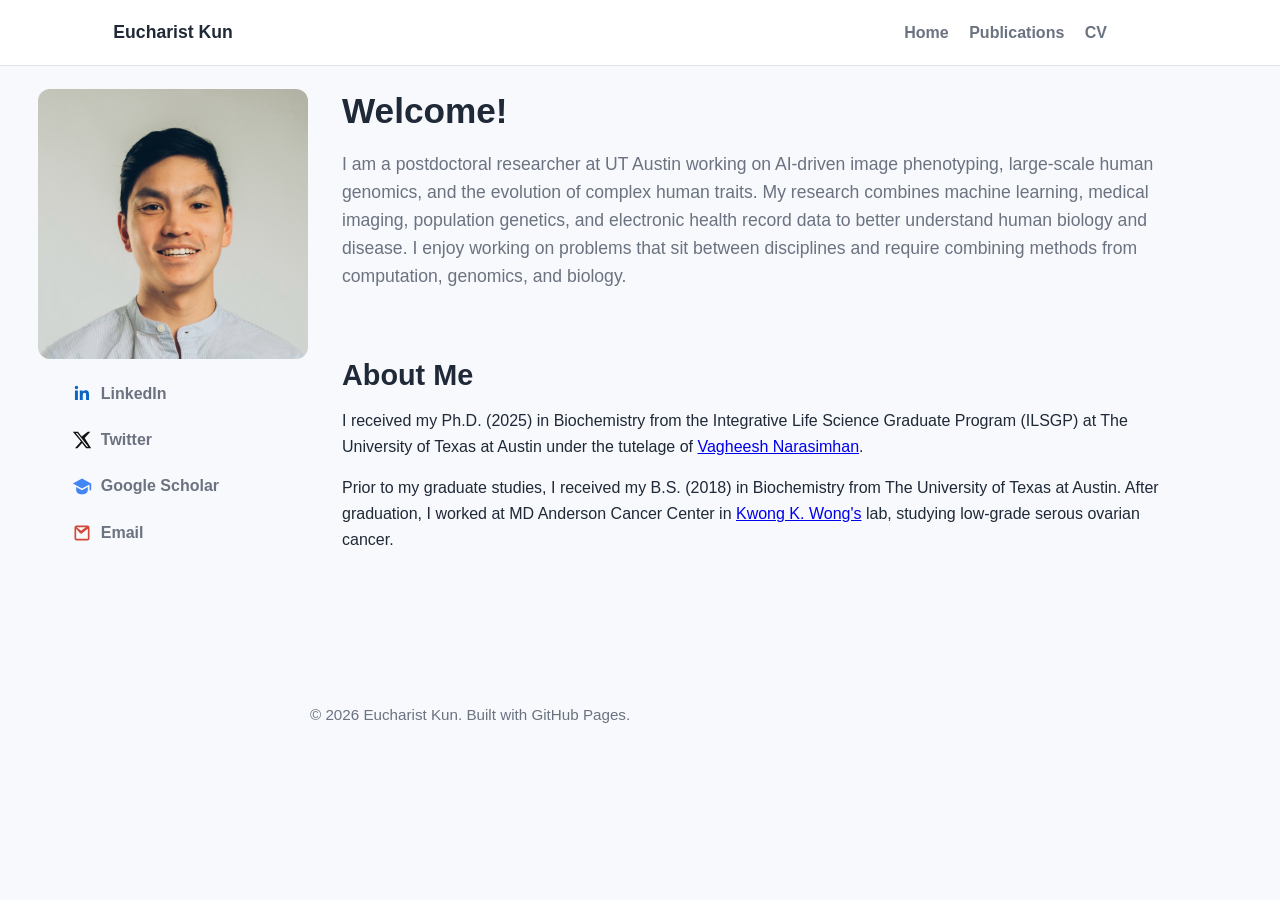
==== commit 1e6bad3c: "Update index.html" ====
--- a/index.html
+++ b/index.html
@@ -55,7 +55,7 @@
           I received my Ph.D. (2025) in Biochemistry from the Integrative Life Science Graduate Program (ILSGP) at The University of Texas at Austin under the tutelage of <a href="https://vagheesh.github.io/" target="_blank" rel="noopener noreferrer">Vagheesh Narasimhan</a>.
         </p>
         <p>
-          Prior to my graduate studies, I received my B.S. (2018) in Biochemistry from The University of Texas at Austin. After graduation, I worked at MD Anderson Cancer Center in <a href="https://faculty.mdanderson.org/profiles/kwong_wong.html" target="_blank" rel="noopener noreferrer">Kwong K. Wong</a>'s lab, studying low-grade serous ovarian cancer.
+          Prior to my graduate studies, I received my B.S. (2018) in Biochemistry from The University of Texas at Austin. After graduation, I worked at MD Anderson Cancer Center in <a href="https://faculty.mdanderson.org/profiles/kwong_wong.html" target="_blank" rel="noopener noreferrer">Kwong K. Wong's</a> lab, studying low-grade serous ovarian cancer.
         </p>
       </section>
     </main>
